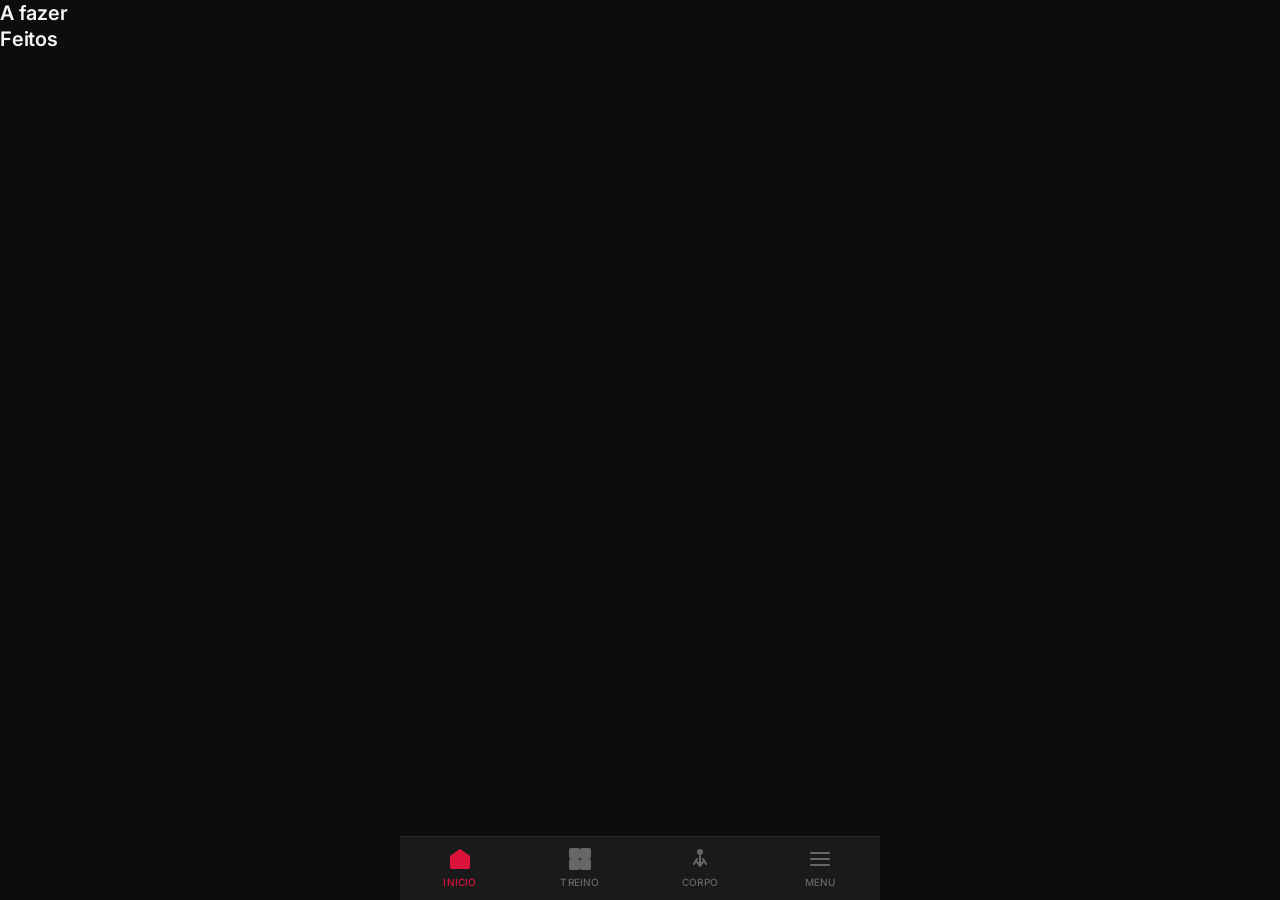
==== v2.html @ b2939932 "feat: shell HTML v2 + dados separados por dominio Co-Authored-By: Claude Opus 4.6 (1M context) <nore" ====
<!DOCTYPE html>
<html lang="pt-BR">
<head>
  <meta charset="UTF-8">
  <meta name="viewport" content="width=device-width, initial-scale=1.0, maximum-scale=1.0, user-scalable=no">
  <meta name="theme-color" content="#0D0D0D">
  <meta name="apple-mobile-web-app-capable" content="yes">
  <meta name="apple-mobile-web-app-status-bar-style" content="black-translucent">
  <title>Minha Jornada</title>
  <link rel="preconnect" href="https://fonts.googleapis.com">
  <link rel="preconnect" href="https://fonts.gstatic.com" crossorigin>
  <link href="https://fonts.googleapis.com/css2?family=Inter:wght@300;400;500;600;700&display=swap" rel="stylesheet">
  <link rel="stylesheet" href="css/theme.css">
  <link rel="stylesheet" href="css/components.css">
  <link rel="stylesheet" href="css/animations.css">
  <link rel="stylesheet" href="css/home.css">
  <link rel="stylesheet" href="css/workout.css">
</head>
<body>

  <!-- Page: Home -->
  <main class="page page--active" id="page-home">
    <header class="page__header">
      <h1 id="home-greeting"></h1>
      <p id="home-day" class="text-muted"></p>
    </header>

    <section id="todo-list" class="task-section">
      <h2>A fazer</h2>
      <div id="todo-items"></div>
    </section>

    <section id="done-list" class="task-section">
      <h2>Feitos</h2>
      <div id="done-items"></div>
    </section>
  </main>

  <!-- Page: Treino -->
  <main class="page" id="page-treino">
    <div id="workout-container"></div>
  </main>

  <!-- Page: Corpo -->
  <main class="page" id="page-corpo">
    <div id="corpo-container">
      <p class="text-muted">Em breve — Medidas, fotos e progresso</p>
    </div>
  </main>

  <!-- Page: Menu -->
  <main class="page" id="page-menu">
    <div id="menu-container">
      <h2>Menu</h2>
      <div id="menu-grid" class="menu-grid"></div>
    </div>
  </main>

  <!-- Overlay: Exercise Modal -->
  <div id="exercise-modal" class="modal hidden" role="dialog" aria-modal="true">
    <div id="modal-backdrop" class="modal__backdrop"></div>
    <div id="modal-content" class="modal__content"></div>
  </div>

  <!-- Overlay: Timer -->
  <div id="timer-overlay" class="timer-overlay hidden">
    <div class="timer-overlay__circle">
      <span id="timer-display"></span>
    </div>
    <button id="timer-skip" class="btn btn--ghost">Pular</button>
  </div>

  <!-- Bottom Nav -->
  <nav class="nav-bottom" role="navigation" aria-label="Navegacao principal">
    <button class="nav-bottom__item nav-bottom__item--active" data-page="home" aria-label="Inicio">
      <svg class="icon" viewBox="0 0 24 24" width="24" height="24" fill="none" stroke="currentColor" stroke-width="2" stroke-linecap="round" stroke-linejoin="round" aria-hidden="true">
        <path d="M3 9.5L12 3l9 6.5V20a1 1 0 0 1-1 1H4a1 1 0 0 1-1-1V9.5z"/>
        <polyline points="9 21 9 13 15 13 15 21"/>
      </svg>
      <span>Inicio</span>
    </button>

    <button class="nav-bottom__item" data-page="treino" aria-label="Treino">
      <svg class="icon" viewBox="0 0 24 24" width="24" height="24" fill="none" stroke="currentColor" stroke-width="2" stroke-linecap="round" stroke-linejoin="round" aria-hidden="true">
        <rect x="2" y="2" width="9" height="9" rx="1"/>
        <rect x="13" y="2" width="9" height="9" rx="1"/>
        <rect x="2" y="13" width="9" height="9" rx="1"/>
        <rect x="13" y="13" width="9" height="9" rx="1"/>
      </svg>
      <span>Treino</span>
    </button>

    <button class="nav-bottom__item" data-page="corpo" aria-label="Corpo">
      <svg class="icon" viewBox="0 0 24 24" width="24" height="24" fill="none" stroke="currentColor" stroke-width="2" stroke-linecap="round" stroke-linejoin="round" aria-hidden="true">
        <circle cx="12" cy="5" r="2"/>
        <path d="M12 9v6"/>
        <path d="M9 12l-3 5"/>
        <path d="M15 12l3 5"/>
        <path d="M9 15l3 4 3-4"/>
      </svg>
      <span>Corpo</span>
    </button>

    <button class="nav-bottom__item" data-page="menu" aria-label="Menu">
      <svg class="icon" viewBox="0 0 24 24" width="24" height="24" fill="none" stroke="currentColor" stroke-width="2" stroke-linecap="round" stroke-linejoin="round" aria-hidden="true">
        <line x1="3" y1="6" x2="21" y2="6"/>
        <line x1="3" y1="12" x2="21" y2="12"/>
        <line x1="3" y1="18" x2="21" y2="18"/>
      </svg>
      <span>Menu</span>
    </button>
  </nav>

  <!-- Scripts -->
  <script src="data/schedule.js"></script>
  <script src="data/exercises.js"></script>
  <script src="data/warmup-cooldown.js"></script>
  <script src="js/storage.js"></script>
  <script src="js/utils.js"></script>
  <script src="js/router.js"></script>
  <script src="js/timer.js"></script>
  <script src="js/home.js"></script>
  <script src="js/workout.js"></script>
  <script src="js/app.js"></script>

</body>
</html>
---- css/theme.css ----
/* =============================================
   THEME.CSS — Custom Properties, Reset, Typography
   ============================================= */

/* ---- Custom Properties ---- */
:root {
  /* Background */
  --bg-primary:   #0D0D0D;
  --bg-secondary: #141414;
  --bg-card:      #1A1A1A;
  --bg-elevated:  #222222;

  /* Section Colors */
  --color-treino:   #DC143C;
  --color-nutricao: #9B30FF;
  --color-skincare: #4169E1;
  --color-estilo:   #C71585;
  --color-corpo:    #6A5ACD;

  /* Section Colors — muted variants */
  --color-treino-muted:   rgba(220, 20, 60, 0.15);
  --color-nutricao-muted: rgba(155, 48, 255, 0.15);
  --color-skincare-muted: rgba(65, 105, 225, 0.15);
  --color-estilo-muted:   rgba(199, 21, 133, 0.15);
  --color-corpo-muted:    rgba(106, 90, 205, 0.15);

  /* Text */
  --text-primary:   #F5F5F5;
  --text-secondary: #A0A0A0;
  --text-muted:     #666666;
  --text-inverse:   #0D0D0D;

  /* Status */
  --color-success: #22C55E;
  --color-warning: #F97316;
  --color-danger:  #EF4444;
  --color-info:    #3B82F6;

  --color-success-muted: rgba(34, 197, 94, 0.15);
  --color-warning-muted: rgba(249, 115, 22, 0.15);
  --color-danger-muted:  rgba(239, 68, 68, 0.15);

  /* UI */
  --border-color:      rgba(255, 255, 255, 0.08);
  --border-color-mild: rgba(255, 255, 255, 0.14);

  --shadow-sm: 0 1px 3px rgba(0, 0, 0, 0.4);
  --shadow-md: 0 4px 12px rgba(0, 0, 0, 0.5);
  --shadow-lg: 0 8px 24px rgba(0, 0, 0, 0.6);
  --shadow-xl: 0 16px 48px rgba(0, 0, 0, 0.7);

  --radius-sm: 6px;
  --radius-md: 10px;
  --radius-lg: 16px;
  --radius-xl: 24px;

  --transition-fast:   0.15s ease;
  --transition-normal: 0.25s ease;
  --transition-slow:   0.4s ease;

  /* Typography */
  --font-sans: 'Inter', system-ui, -apple-system, BlinkMacSystemFont, 'Segoe UI', sans-serif;
  --font-display: 'Playfair Display', Georgia, serif;

  --text-xs:   0.75rem;   /* 12px */
  --text-sm:   0.875rem;  /* 14px */
  --text-base: 1rem;      /* 16px */
  --text-lg:   1.125rem;  /* 18px */
  --text-xl:   1.25rem;   /* 20px */
  --text-2xl:  1.5rem;    /* 24px */
  --text-3xl:  1.875rem;  /* 30px */

  /* Spacing */
  --space-1: 0.25rem;
  --space-2: 0.5rem;
  --space-3: 0.75rem;
  --space-4: 1rem;
  --space-5: 1.25rem;
  --space-6: 1.5rem;
  --space-8: 2rem;
  --space-10: 2.5rem;
  --space-12: 3rem;

  /* Layout */
  --nav-height: 64px;
  --header-height: 56px;
  --max-width: 480px;
}

/* ---- Full CSS Reset ---- */
*,
*::before,
*::after {
  box-sizing: border-box;
  margin: 0;
  padding: 0;
}

html {
  -webkit-text-size-adjust: 100%;
  -moz-text-size-adjust: 100%;
  text-size-adjust: 100%;
  scroll-behavior: smooth;
}

body {
  background-color: var(--bg-primary);
  color: var(--text-primary);
  font-family: var(--font-sans);
  font-size: var(--text-base);
  line-height: 1.6;
  -webkit-font-smoothing: antialiased;
  -moz-osx-font-smoothing: grayscale;
  min-height: 100vh;
  overflow-x: hidden;
}

img,
video,
svg {
  display: block;
  max-width: 100%;
}

button,
input,
select,
textarea {
  font: inherit;
  color: inherit;
}

button {
  cursor: pointer;
  border: none;
  background: none;
}

a {
  color: inherit;
  text-decoration: none;
}

ul,
ol {
  list-style: none;
}

/* ---- Typography Scale ---- */
h1 {
  font-size: var(--text-2xl);
  font-weight: 700;
  line-height: 1.2;
  letter-spacing: -0.02em;
}

h2 {
  font-size: var(--text-xl);
  font-weight: 600;
  line-height: 1.3;
  letter-spacing: -0.01em;
}

h3 {
  font-size: 1.1rem;
  font-weight: 600;
  line-height: 1.4;
}

h4 {
  font-size: var(--text-base);
  font-weight: 600;
  line-height: 1.4;
}

p {
  line-height: 1.65;
}

small {
  font-size: var(--text-sm);
}

/* ---- Utility Classes ---- */
.hidden {
  display: none !important;
}

.sr-only {
  position: absolute;
  width: 1px;
  height: 1px;
  padding: 0;
  margin: -1px;
  overflow: hidden;
  clip: rect(0, 0, 0, 0);
  white-space: nowrap;
  border: 0;
}

.text-primary   { color: var(--text-primary); }
.text-secondary { color: var(--text-secondary); }
.text-muted     { color: var(--text-muted); }
.text-success   { color: var(--color-success); }
.text-warning   { color: var(--color-warning); }
.text-danger    { color: var(--color-danger); }

.text-xs   { font-size: var(--text-xs); }
.text-sm   { font-size: var(--text-sm); }
.text-base { font-size: var(--text-base); }
.text-lg   { font-size: var(--text-lg); }
.text-xl   { font-size: var(--text-xl); }

.font-normal  { font-weight: 400; }
.font-medium  { font-weight: 500; }
.font-semibold { font-weight: 600; }
.font-bold    { font-weight: 700; }

.truncate {
  overflow: hidden;
  text-overflow: ellipsis;
  white-space: nowrap;
}
---- css/components.css ----
/* =============================================
   COMPONENTS.CSS — Reusable UI Components
   ============================================= */

/* ---- Card ---- */
.card {
  background: var(--bg-card);
  border: 1px solid var(--border-color);
  border-radius: var(--radius-lg);
  padding: var(--space-4);
  box-shadow: var(--shadow-sm);
  transition: box-shadow var(--transition-fast);
}

.card:focus-within,
.card:hover {
  box-shadow: var(--shadow-md);
}

/* Card section variants — colored left border */
.card--treino {
  border-left: 3px solid var(--color-treino);
}

.card--nutricao {
  border-left: 3px solid var(--color-nutricao);
}

.card--skincare {
  border-left: 3px solid var(--color-skincare);
}

.card--estilo {
  border-left: 3px solid var(--color-estilo);
}

.card--corpo {
  border-left: 3px solid var(--color-corpo);
}

/* ---- Button ---- */
.btn {
  display: inline-flex;
  align-items: center;
  justify-content: center;
  gap: var(--space-2);
  padding: var(--space-3) var(--space-5);
  border-radius: var(--radius-md);
  font-size: var(--text-sm);
  font-weight: 600;
  line-height: 1;
  transition: opacity var(--transition-fast),
              transform var(--transition-fast),
              background-color var(--transition-fast);
  white-space: nowrap;
  user-select: none;
  -webkit-tap-highlight-color: transparent;
}

.btn:active {
  transform: scale(0.96);
}

.btn:disabled {
  opacity: 0.45;
  pointer-events: none;
}

/* Primary — filled red */
.btn--primary {
  background: var(--color-treino);
  color: #fff;
}

.btn--primary:hover {
  opacity: 0.88;
}

/* Ghost — transparent with border */
.btn--ghost {
  background: transparent;
  border: 1px solid var(--border-color-mild);
  color: var(--text-primary);
}

.btn--ghost:hover {
  background: rgba(255, 255, 255, 0.06);
  border-color: rgba(255, 255, 255, 0.24);
}

/* Round — circular icon button */
.btn--round {
  width: 44px;
  height: 44px;
  padding: 0;
  border-radius: 50%;
  background: var(--bg-elevated);
  border: 1px solid var(--border-color);
  color: var(--text-primary);
  flex-shrink: 0;
}

.btn--round:hover {
  background: rgba(255, 255, 255, 0.1);
}

/* Section-colored button variants */
.btn--treino   { background: var(--color-treino);   color: #fff; }
.btn--nutricao { background: var(--color-nutricao); color: #fff; }
.btn--skincare { background: var(--color-skincare); color: #fff; }
.btn--estilo   { background: var(--color-estilo);   color: #fff; }
.btn--corpo    { background: var(--color-corpo);    color: #fff; }

.btn--treino:hover,
.btn--nutricao:hover,
.btn--skincare:hover,
.btn--estilo:hover,
.btn--corpo:hover {
  opacity: 0.85;
}

/* Small size modifier */
.btn--sm {
  padding: var(--space-2) var(--space-3);
  font-size: var(--text-xs);
  border-radius: var(--radius-sm);
}

/* Large size modifier */
.btn--lg {
  padding: var(--space-4) var(--space-8);
  font-size: var(--text-base);
  border-radius: var(--radius-lg);
}

/* Full-width modifier */
.btn--full {
  width: 100%;
}

/* ---- Input ---- */
.input {
  width: 100%;
  background: var(--bg-elevated);
  border: 1px solid var(--border-color);
  border-radius: var(--radius-md);
  padding: var(--space-3) var(--space-4);
  color: var(--text-primary);
  font-size: var(--text-sm);
  line-height: 1.5;
  transition: border-color var(--transition-fast),
              box-shadow var(--transition-fast);
  outline: none;
  -webkit-appearance: none;
}

.input::placeholder {
  color: var(--text-muted);
}

.input:focus {
  border-color: var(--color-treino);
  box-shadow: 0 0 0 3px rgba(220, 20, 60, 0.2);
}

.input:disabled {
  opacity: 0.5;
  cursor: not-allowed;
}

/* ---- Icon ---- */
.icon {
  display: inline-block;
  flex-shrink: 0;
  fill: currentColor;
}

.icon--sm  { width: 16px; height: 16px; }
.icon--md  { width: 20px; height: 20px; }
.icon--lg  { width: 24px; height: 24px; }
.icon--xl  { width: 32px; height: 32px; }

/* ---- Bottom Navigation ---- */
.nav-bottom {
  position: fixed;
  bottom: 0;
  left: 50%;
  transform: translateX(-50%);
  width: 100%;
  max-width: var(--max-width);
  height: var(--nav-height);
  background: var(--bg-card);
  border-top: 1px solid var(--border-color);
  display: flex;
  align-items: stretch;
  z-index: 100;
  /* iOS safe area */
  padding-bottom: env(safe-area-inset-bottom, 0);
}

.nav-bottom__item {
  flex: 1;
  display: flex;
  flex-direction: column;
  align-items: center;
  justify-content: center;
  gap: 3px;
  padding: var(--space-2) var(--space-1);
  color: var(--text-muted);
  font-size: 10px;
  font-weight: 500;
  cursor: pointer;
  border: none;
  background: none;
  transition: color var(--transition-fast);
  -webkit-tap-highlight-color: transparent;
  letter-spacing: 0.02em;
  text-transform: uppercase;
}

.nav-bottom__item:hover {
  color: var(--text-secondary);
}

.nav-bottom__item--active {
  color: var(--color-treino);
}

.nav-bottom__item .nav-icon {
  font-size: 22px;
  line-height: 1;
  transition: transform var(--transition-fast);
}

.nav-bottom__item--active .nav-icon {
  transform: scale(1.1);
}

/* ---- Page Container ---- */
.page {
  display: none;
  min-height: 100vh;
  padding-bottom: calc(var(--nav-height) + var(--space-4));
  /* Header offset applied per-page as needed */
}

.page--active {
  display: block;
}

/* ---- Toast Notification ---- */
.toast {
  position: fixed;
  top: var(--space-4);
  left: 50%;
  transform: translateX(-50%) translateY(-120%);
  z-index: 9999;
  background: var(--bg-elevated);
  border: 1px solid var(--border-color-mild);
  border-radius: var(--radius-md);
  padding: var(--space-3) var(--space-5);
  font-size: var(--text-sm);
  font-weight: 500;
  color: var(--text-primary);
  box-shadow: var(--shadow-lg);
  white-space: nowrap;
  max-width: calc(var(--max-width) - var(--space-8));
  text-align: center;
  transition: transform var(--transition-normal), opacity var(--transition-normal);
  pointer-events: none;
}

.toast--visible {
  transform: translateX(-50%) translateY(0);
}

.toast--success { border-left: 3px solid var(--color-success); }
.toast--warning { border-left: 3px solid var(--color-warning); }
.toast--error   { border-left: 3px solid var(--color-danger); }
.toast--info    { border-left: 3px solid var(--color-info); }

/* ---- Badge ---- */
.badge {
  display: inline-flex;
  align-items: center;
  justify-content: center;
  padding: 2px var(--space-2);
  border-radius: 999px;
  font-size: var(--text-xs);
  font-weight: 600;
  line-height: 1;
}

.badge--success  { background: var(--color-success-muted); color: var(--color-success); }
.badge--warning  { background: var(--color-warning-muted); color: var(--color-warning); }
.badge--danger   { background: var(--color-danger-muted);  color: var(--color-danger); }
.badge--treino   { background: var(--color-treino-muted);   color: var(--color-treino); }
.badge--nutricao { background: var(--color-nutricao-muted); color: var(--color-nutricao); }
.badge--skincare { background: var(--color-skincare-muted); color: var(--color-skincare); }

/* ---- Divider ---- */
.divider {
  height: 1px;
  background: var(--border-color);
  margin: var(--space-4) 0;
  border: none;
}

/* ---- Progress Bar ---- */
.progress-bar {
  width: 100%;
  height: 6px;
  background: var(--bg-elevated);
  border-radius: 999px;
  overflow: hidden;
}

.progress-bar__fill {
  height: 100%;
  border-radius: 999px;
  background: var(--color-treino);
  transition: width var(--transition-slow);
}

/* ---- Section Header ---- */
.section-header {
  display: flex;
  align-items: center;
  justify-content: space-between;
  margin-bottom: var(--space-4);
}

.section-header__title {
  font-size: var(--text-lg);
  font-weight: 700;
}

/* ---- Overlay / Modal backdrop ---- */
.overlay {
  position: fixed;
  inset: 0;
  background: rgba(0, 0, 0, 0.75);
  z-index: 200;
  display: flex;
  align-items: flex-end;
  justify-content: center;
  padding: 0;
  transition: opacity var(--transition-normal);
}

.overlay--center {
  align-items: center;
  padding: var(--space-4);
}

.modal {
  background: var(--bg-card);
  border-radius: var(--radius-xl) var(--radius-xl) 0 0;
  padding: var(--space-6);
  width: 100%;
  max-width: var(--max-width);
  max-height: 90vh;
  overflow-y: auto;
  box-shadow: var(--shadow-xl);
}

.modal--center {
  border-radius: var(--radius-xl);
  max-height: 85vh;
}

/* ---- Checklist Item ---- */
.checklist-item {
  display: flex;
  align-items: center;
  gap: var(--space-3);
  padding: var(--space-3);
  border-radius: var(--radius-md);
  transition: background var(--transition-fast);
  cursor: pointer;
  -webkit-tap-highlight-color: transparent;
}

.checklist-item:active {
  background: rgba(255, 255, 255, 0.04);
}

.checklist-item__check {
  width: 22px;
  height: 22px;
  border: 2px solid var(--border-color-mild);
  border-radius: 50%;
  display: flex;
  align-items: center;
  justify-content: center;
  flex-shrink: 0;
  transition: border-color var(--transition-fast),
              background var(--transition-fast);
  font-size: 12px;
  color: transparent;
}

.checklist-item--done .checklist-item__check {
  background: var(--color-success);
  border-color: var(--color-success);
  color: #fff;
}

.checklist-item__label {
  font-size: var(--text-sm);
  line-height: 1.4;
}

.checklist-item--done .checklist-item__label {
  color: var(--text-muted);
  text-decoration: line-through;
}
---- css/animations.css ----
/* =============================================
   ANIMATIONS.CSS — Keyframes & Animation Classes
   ============================================= */

/* ---- Bubble Up — checklist item marked done, floats away ---- */
@keyframes bubble-up {
  0% {
    transform: scale(1) translateY(0);
    opacity: 1;
  }
  30% {
    transform: scale(0.9) translateY(0);
    opacity: 1;
  }
  100% {
    transform: scale(0.6) translateY(-40px);
    opacity: 0;
  }
}

/* ---- Bubble Pop — item arrives in the "done" list ---- */
@keyframes bubble-pop {
  0% {
    transform: scale(0.4);
    opacity: 0;
  }
  60% {
    transform: scale(1.12);
    opacity: 1;
  }
  80% {
    transform: scale(0.95);
  }
  100% {
    transform: scale(1);
    opacity: 1;
  }
}

/* ---- Slide In Right — exercise flashcard enters from right ---- */
@keyframes slide-in-right {
  0% {
    transform: translateX(100%);
    opacity: 0;
  }
  100% {
    transform: translateX(0);
    opacity: 1;
  }
}

/* ---- Slide Out Left — exercise flashcard exits to left ---- */
@keyframes slide-out-left {
  0% {
    transform: translateX(0);
    opacity: 1;
  }
  100% {
    transform: translateX(-100%);
    opacity: 0;
  }
}

/* ---- Slide In Left — reverse direction (going back) ---- */
@keyframes slide-in-left {
  0% {
    transform: translateX(-100%);
    opacity: 0;
  }
  100% {
    transform: translateX(0);
    opacity: 1;
  }
}

/* ---- Slide Out Right — reverse direction (going back) ---- */
@keyframes slide-out-right {
  0% {
    transform: translateX(0);
    opacity: 1;
  }
  100% {
    transform: translateX(100%);
    opacity: 0;
  }
}

/* ---- Fade In ---- */
@keyframes fade-in {
  0% {
    opacity: 0;
  }
  100% {
    opacity: 1;
  }
}

/* ---- Fade In Up — subtle upward drift on appear ---- */
@keyframes fade-in-up {
  0% {
    opacity: 0;
    transform: translateY(12px);
  }
  100% {
    opacity: 1;
    transform: translateY(0);
  }
}

/* ---- Check Pop — checkmark scale bounce ---- */
@keyframes check-pop {
  0% {
    transform: scale(0);
  }
  50% {
    transform: scale(1.4);
  }
  75% {
    transform: scale(0.85);
  }
  100% {
    transform: scale(1);
  }
}

/* ---- Pulse — timer breathing animation ---- */
@keyframes pulse {
  0%, 100% {
    transform: scale(1);
    opacity: 1;
  }
  50% {
    transform: scale(1.06);
    opacity: 0.75;
  }
}

/* ---- Spin — loading spinner ---- */
@keyframes spin {
  0% {
    transform: rotate(0deg);
  }
  100% {
    transform: rotate(360deg);
  }
}

/* ---- Shake — input error feedback ---- */
@keyframes shake {
  0%, 100% { transform: translateX(0); }
  20%       { transform: translateX(-6px); }
  40%       { transform: translateX(6px); }
  60%       { transform: translateX(-4px); }
  80%       { transform: translateX(4px); }
}

/* =============================================
   Animation Utility Classes
   ============================================= */

.anim-bubble-up {
  animation: bubble-up 0.4s ease-in forwards;
}

.anim-bubble-pop {
  animation: bubble-pop 0.5s cubic-bezier(0.34, 1.56, 0.64, 1) both;
}

.anim-slide-in {
  animation: slide-in-right 0.3s ease both;
}

.anim-slide-out {
  animation: slide-out-left 0.3s ease both;
}

.anim-slide-in-left {
  animation: slide-in-left 0.3s ease both;
}

.anim-slide-out-right {
  animation: slide-out-right 0.3s ease both;
}

.anim-fade-in {
  animation: fade-in 0.25s ease both;
}

.anim-fade-in-up {
  animation: fade-in-up 0.3s ease both;
}

.anim-check {
  animation: check-pop 0.35s cubic-bezier(0.34, 1.56, 0.64, 1) both;
}

.anim-pulse {
  animation: pulse 2s ease-in-out infinite;
}

.anim-spin {
  animation: spin 0.8s linear infinite;
}

.anim-shake {
  animation: shake 0.4s ease;
}

/* ---- Staggered children utility ---- */
/* Usage: add .stagger-children to parent, first 8 children get delay */
.stagger-children > *:nth-child(1) { animation-delay: 0ms; }
.stagger-children > *:nth-child(2) { animation-delay: 50ms; }
.stagger-children > *:nth-child(3) { animation-delay: 100ms; }
.stagger-children > *:nth-child(4) { animation-delay: 150ms; }
.stagger-children > *:nth-child(5) { animation-delay: 200ms; }
.stagger-children > *:nth-child(6) { animation-delay: 250ms; }
.stagger-children > *:nth-child(7) { animation-delay: 300ms; }
.stagger-children > *:nth-child(8) { animation-delay: 350ms; }

/* ---- Reduced motion override ---- */
@media (prefers-reduced-motion: reduce) {
  *,
  *::before,
  *::after {
    animation-duration: 0.01ms !important;
    animation-iteration-count: 1 !important;
    transition-duration: 0.01ms !important;
  }
}
---- css/home.css ----
/* =============================================
   HOME.CSS — Home Page Styles
   Content added in Task 3
   ============================================= */
---- css/workout.css ----
/* =============================================
   WORKOUT.CSS — Workout Page Styles
   Content added in Task 5
   ============================================= */
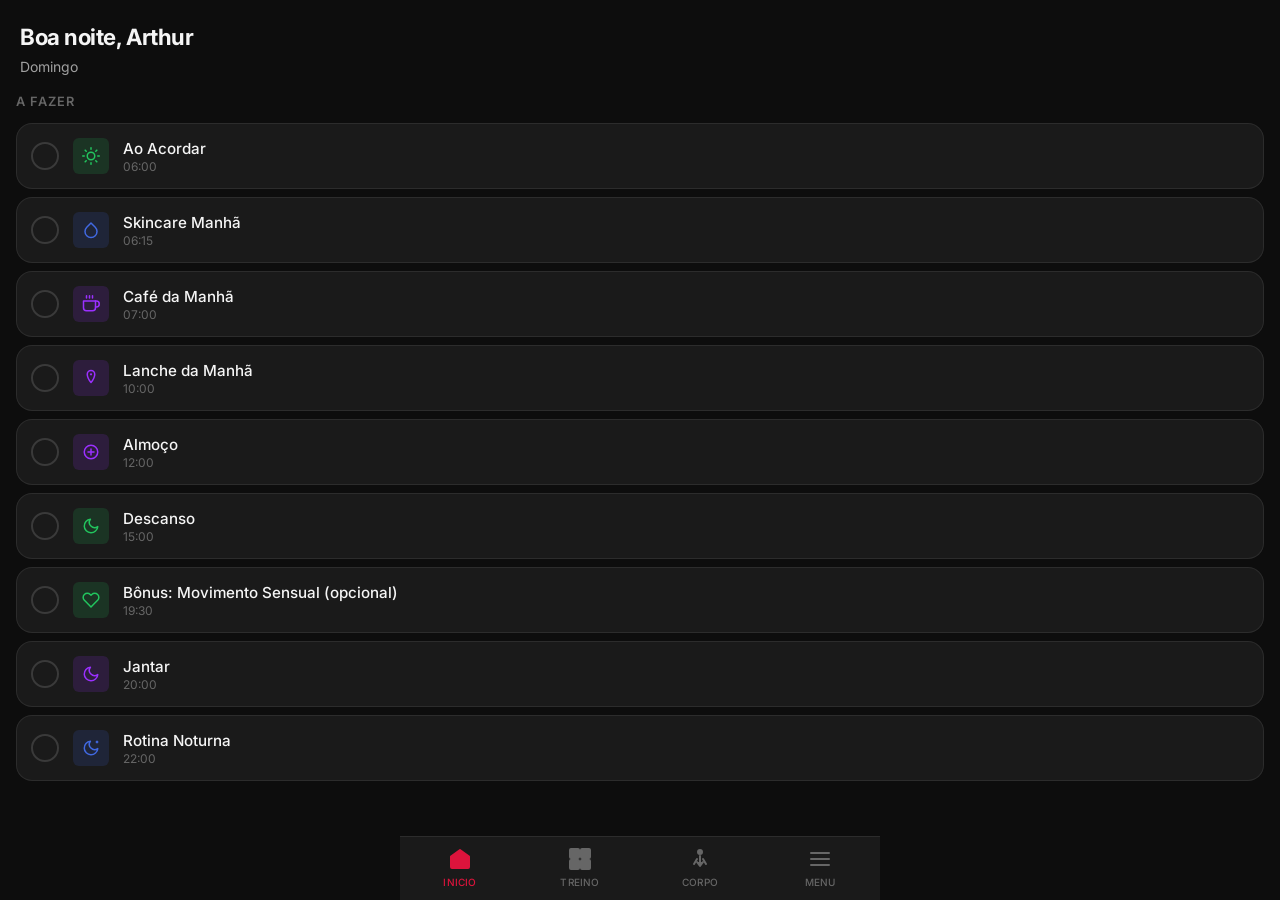
==== commit f0e6a692: "feat: Blocos 2-4 completos — nutricao, skincare, cabelo, corpo, fase, estilo - NutritionManager + Sh" ====
--- a/v2.html
+++ b/v2.html
@@ -15,6 +15,7 @@
   <link rel="stylesheet" href="css/animations.css">
   <link rel="stylesheet" href="css/home.css">
   <link rel="stylesheet" href="css/workout.css">
+  <link rel="stylesheet" href="css/body.css">
 </head>
 <body>
 
@@ -43,8 +44,28 @@
 
   <!-- Page: Corpo -->
   <main class="page" id="page-corpo">
-    <div id="corpo-container">
-      <p class="text-muted">Em breve — Medidas, fotos e progresso</p>
+    <!-- Tabs -->
+    <nav class="corpo-tabs" role="tablist" aria-label="Secoes do corpo">
+      <button class="corpo-tab corpo-tab--active" data-corpo-tab="medidas" role="tab" aria-selected="true">Medidas</button>
+      <button class="corpo-tab" data-corpo-tab="fase" role="tab" aria-selected="false">Minha Fase</button>
+      <button class="corpo-tab" data-corpo-tab="estilo" role="tab" aria-selected="false">Estilo</button>
+    </nav>
+
+    <!-- Panel: Medidas (BodyManager) -->
+    <div class="corpo-tab-panel corpo-tab-panel--active" id="corpo-panel-medidas" role="tabpanel">
+      <div id="corpo-container">
+        <p class="body-empty">Carregando...</p>
+      </div>
+    </div>
+
+    <!-- Panel: Fase (PhaseManager) -->
+    <div class="corpo-tab-panel" id="corpo-panel-fase" role="tabpanel">
+      <div id="phase-container" style="padding:var(--space-4)"></div>
+    </div>
+
+    <!-- Panel: Estilo (StyleManager) -->
+    <div class="corpo-tab-panel" id="corpo-panel-estilo" role="tabpanel">
+      <div id="style-container" style="padding:var(--space-4)"></div>
     </div>
   </main>
 
@@ -115,12 +136,16 @@
   <script src="data/schedule.js"></script>
   <script src="data/exercises.js"></script>
   <script src="data/warmup-cooldown.js"></script>
+  <script src="data/style.js"></script>
   <script src="js/storage.js"></script>
   <script src="js/utils.js"></script>
   <script src="js/router.js"></script>
   <script src="js/timer.js"></script>
   <script src="js/home.js"></script>
   <script src="js/workout.js"></script>
+  <script src="js/body.js"></script>
+  <script src="js/phase.js"></script>
+  <script src="js/style.js"></script>
   <script src="js/app.js"></script>
 
 </body>
--- a/css/components.css
+++ b/css/components.css
@@ -415,3 +415,43 @@
   color: var(--text-muted);
   text-decoration: line-through;
 }
+
+/* Timer Overlay */
+.timer-overlay {
+  position: fixed;
+  top: 0; left: 0; right: 0; bottom: 0;
+  background: rgba(0, 0, 0, 0.85);
+  display: flex;
+  flex-direction: column;
+  align-items: center;
+  justify-content: center;
+  z-index: 300;
+}
+
+.timer-overlay__circle {
+  width: 200px; height: 200px;
+  border-radius: 50%;
+  border: 4px solid var(--color-treino);
+  display: flex;
+  align-items: center;
+  justify-content: center;
+}
+
+.timer-overlay__time {
+  font-size: 3.5rem;
+  font-weight: 700;
+  font-variant-numeric: tabular-nums;
+  color: var(--text-primary);
+}
+
+/* Menu item disabled state */
+.menu-item--disabled {
+  opacity: 0.4;
+  pointer-events: none;
+}
+
+.menu-item__badge {
+  font-size: 0.65rem;
+  color: var(--text-muted);
+  margin-top: 4px;
+}
--- a/css/home.css
+++ b/css/home.css
@@ -1,4 +1,177 @@
 /* =============================================
    HOME.CSS — Home Page Styles
-   Content added in Task 3
    ============================================= */
+
+/* ---- Page header ---- */
+.page__header {
+  padding: var(--space-6) var(--space-5) var(--space-4);
+}
+
+.page__header h1 {
+  font-size: 1.4rem;
+  font-weight: 700;
+  line-height: 1.2;
+  color: var(--text-primary);
+}
+
+.page__header .text-muted {
+  font-size: var(--text-sm);
+  color: var(--text-secondary);
+  margin-top: var(--space-1);
+}
+
+/* ---- Task sections ---- */
+.task-section {
+  padding: 0 var(--space-4);
+  margin-bottom: var(--space-6);
+}
+
+.task-section h2 {
+  font-size: 0.8rem;
+  font-weight: 600;
+  text-transform: uppercase;
+  letter-spacing: 0.08em;
+  color: var(--text-muted);
+  margin-bottom: var(--space-3);
+}
+
+/* ---- Items container ---- */
+#todo-items,
+#done-items {
+  display: flex;
+  flex-direction: column;
+  gap: 8px;
+}
+
+/* ---- Card ---- */
+.todo-card {
+  display: flex;
+  flex-direction: row;
+  align-items: center;
+  gap: 14px;
+  background: var(--bg-card);
+  border: 1px solid var(--border-color);
+  border-radius: var(--radius-lg);
+  padding: 14px;
+  cursor: pointer;
+  -webkit-tap-highlight-color: transparent;
+  user-select: none;
+  transition: background-color var(--transition-fast),
+              transform var(--transition-fast),
+              opacity var(--transition-fast);
+  will-change: transform, opacity;
+}
+
+.todo-card:active {
+  transform: scale(0.98);
+  background-color: var(--bg-elevated);
+}
+
+/* ---- Checkbox circle ---- */
+.todo-card__check {
+  flex-shrink: 0;
+  width: 28px;
+  height: 28px;
+  border-radius: 50%;
+  border: 2px solid var(--border-color-mild);
+  background: transparent;
+  display: flex;
+  align-items: center;
+  justify-content: center;
+  transition: background-color var(--transition-fast),
+              border-color var(--transition-fast);
+  -webkit-tap-highlight-color: transparent;
+}
+
+.todo-card__check-icon {
+  opacity: 0;
+  transition: opacity var(--transition-fast);
+}
+
+/* Done state — green checkbox */
+.todo-card--done .todo-card__check {
+  background: var(--color-success);
+  border-color: var(--color-success);
+}
+
+.todo-card--done .todo-card__check-icon {
+  opacity: 1;
+  color: #fff;
+}
+
+/* ---- Category icon badge ---- */
+.todo-card__icon {
+  flex-shrink: 0;
+  width: 36px;
+  height: 36px;
+  border-radius: var(--radius-sm);
+  display: flex;
+  align-items: center;
+  justify-content: center;
+  color: #fff;
+}
+
+.todo-card__icon--treino {
+  background: var(--color-treino-muted);
+  color: var(--color-treino);
+}
+
+.todo-card__icon--nutricao {
+  background: var(--color-nutricao-muted);
+  color: var(--color-nutricao);
+}
+
+.todo-card__icon--skincare {
+  background: var(--color-skincare-muted);
+  color: var(--color-skincare);
+}
+
+.todo-card__icon--rotina {
+  background: var(--color-success-muted);
+  color: var(--color-success);
+}
+
+/* ---- Text info ---- */
+.todo-card__info {
+  flex: 1;
+  min-width: 0;
+  /* stretch to fill so entire right side is tappable */
+  display: flex;
+  flex-direction: column;
+  gap: 2px;
+}
+
+.todo-card__title {
+  font-size: 0.95rem;
+  font-weight: 500;
+  color: var(--text-primary);
+  line-height: 1.3;
+  white-space: nowrap;
+  overflow: hidden;
+  text-overflow: ellipsis;
+}
+
+.todo-card__time {
+  font-size: 0.75rem;
+  color: var(--text-muted);
+  line-height: 1;
+}
+
+/* Done state — crossed-out title */
+.todo-card--done .todo-card__title {
+  color: var(--text-muted);
+  text-decoration: line-through;
+}
+
+.todo-card--done .todo-card__time {
+  color: var(--text-muted);
+  opacity: 0.6;
+}
+
+/* ---- Empty state ---- */
+.todo-empty {
+  text-align: center;
+  color: var(--text-muted);
+  font-size: var(--text-sm);
+  padding: var(--space-4) 0;
+}
--- a/css/workout.css
+++ b/css/workout.css
@@ -1,4 +1,536 @@
 /* =============================================
-   WORKOUT.CSS — Workout Page Styles
-   Content added in Task 5
+   WORKOUT.CSS — Workout Flashcard System
    ============================================= */
+
+/* ---- Page wrapper ---- */
+#page-treino {
+  padding: var(--space-4);
+  padding-bottom: calc(var(--nav-height) + var(--space-4));
+  min-height: 100vh;
+}
+
+/* ---- No-workout day ---- */
+.workout-no-day {
+  display: flex;
+  flex-direction: column;
+  align-items: center;
+  justify-content: center;
+  min-height: 60vh;
+  text-align: center;
+  gap: var(--space-3);
+  padding: var(--space-8);
+  color: var(--text-secondary);
+}
+
+.workout-no-day__icon {
+  opacity: 0.35;
+  margin-bottom: var(--space-4);
+}
+
+.workout-no-day__title {
+  font-size: var(--text-xl);
+  font-weight: 700;
+  color: var(--text-primary);
+}
+
+.workout-no-day__label {
+  font-size: var(--text-base);
+  color: var(--color-treino);
+  font-weight: 500;
+}
+
+.workout-no-day__sub {
+  font-size: var(--text-sm);
+  color: var(--text-muted);
+}
+
+/* ---- Workout view container ---- */
+.workout-view {
+  display: flex;
+  flex-direction: column;
+  gap: var(--space-4);
+  max-width: var(--max-width);
+  margin: 0 auto;
+}
+
+/* ---- Header ---- */
+.workout-header {
+  display: flex;
+  align-items: center;
+  justify-content: space-between;
+  padding: var(--space-2) 0;
+}
+
+.workout-header__back {
+  display: flex;
+  align-items: center;
+  justify-content: center;
+  width: 36px;
+  height: 36px;
+  border-radius: var(--radius-sm);
+  background: var(--bg-card);
+  border: 1px solid var(--border-color);
+  color: var(--text-secondary);
+  transition: color var(--transition-fast),
+              background-color var(--transition-fast);
+  flex-shrink: 0;
+}
+
+.workout-header__back:hover,
+.workout-header__back:active {
+  color: var(--text-primary);
+  background: var(--bg-elevated);
+}
+
+.workout-header__progress {
+  font-size: var(--text-xs);
+  color: var(--text-muted);
+  letter-spacing: 0.03em;
+  font-weight: 500;
+  text-align: center;
+  flex: 1;
+  padding: 0 var(--space-2);
+}
+
+.workout-header__spacer {
+  width: 36px;
+  flex-shrink: 0;
+}
+
+/* ---- Overall progress bar ---- */
+.workout-progress-bar {
+  height: 3px;
+  background: var(--bg-elevated);
+  border-radius: 99px;
+  overflow: hidden;
+}
+
+.workout-progress-bar__fill {
+  height: 100%;
+  background: var(--color-treino);
+  border-radius: 99px;
+  transition: width var(--transition-slow);
+}
+
+/* ---- Phase badge ---- */
+.workout-phase-badge {
+  display: inline-flex;
+  align-self: flex-start;
+  padding: var(--space-1) var(--space-3);
+  border-radius: 99px;
+  font-size: var(--text-xs);
+  font-weight: 600;
+  letter-spacing: 0.04em;
+  text-transform: uppercase;
+}
+
+.badge--warmup {
+  background: rgba(249, 115, 22, 0.15);
+  color: var(--color-warning);
+}
+
+.badge--main {
+  background: var(--color-treino-muted);
+  color: var(--color-treino);
+}
+
+.badge--cool {
+  background: rgba(59, 130, 246, 0.15);
+  color: var(--color-info);
+}
+
+/* ---- Exercise Card ---- */
+.exercise-card {
+  background: var(--bg-card);
+  border: 1px solid var(--border-color);
+  border-radius: var(--radius-xl);
+  overflow: hidden;
+  box-shadow: var(--shadow-md);
+}
+
+/* GIF area */
+.exercise-card__gif {
+  width: 100%;
+  aspect-ratio: 4 / 3;
+  background: var(--bg-elevated);
+  display: flex;
+  align-items: center;
+  justify-content: center;
+  overflow: hidden;
+}
+
+.exercise-card__gif img {
+  width: 100%;
+  height: 100%;
+  object-fit: contain;
+  display: block;
+}
+
+/* Card body */
+.exercise-card__body {
+  padding: var(--space-5);
+  display: flex;
+  flex-direction: column;
+  gap: var(--space-4);
+}
+
+/* Name */
+.exercise-card__name {
+  font-size: 1.3rem;
+  font-weight: 700;
+  line-height: 1.25;
+  color: var(--text-primary);
+  letter-spacing: -0.01em;
+}
+
+/* Meta (sets x reps, rest) */
+.exercise-card__meta {
+  display: flex;
+  align-items: center;
+  gap: var(--space-3);
+  font-size: var(--text-sm);
+  color: var(--text-secondary);
+  flex-wrap: wrap;
+}
+
+.exercise-card__meta-sep {
+  color: var(--text-muted);
+}
+
+/* Tip box */
+.exercise-card__tip {
+  display: flex;
+  align-items: flex-start;
+  gap: var(--space-2);
+  background: var(--color-treino-muted);
+  border-radius: var(--radius-md);
+  padding: var(--space-3) var(--space-3);
+  font-size: var(--text-sm);
+  color: var(--text-secondary);
+  line-height: 1.5;
+}
+
+.exercise-card__tip svg {
+  color: var(--color-treino);
+}
+
+/* Warning box */
+.exercise-card__warning {
+  display: flex;
+  align-items: flex-start;
+  gap: var(--space-2);
+  background: var(--color-danger-muted);
+  border-left: 3px solid var(--color-danger);
+  border-radius: 0 var(--radius-md) var(--radius-md) 0;
+  padding: var(--space-3) var(--space-3);
+  font-size: var(--text-sm);
+  color: var(--text-secondary);
+  line-height: 1.5;
+}
+
+.exercise-card__warning svg {
+  color: var(--color-danger);
+}
+
+/* Narrative / expandable */
+.exercise-card__narrative {
+  font-size: var(--text-sm);
+  color: var(--text-secondary);
+  border-top: 1px solid var(--border-color);
+  padding-top: var(--space-3);
+}
+
+.exercise-card__narrative summary {
+  cursor: pointer;
+  font-size: var(--text-sm);
+  font-weight: 600;
+  color: var(--text-muted);
+  list-style: none;
+  user-select: none;
+  padding: var(--space-1) 0;
+}
+
+.exercise-card__narrative summary::-webkit-details-marker {
+  display: none;
+}
+
+.exercise-card__narrative summary::after {
+  content: ' \25BE';
+  color: var(--text-muted);
+}
+
+.exercise-card__narrative[open] summary::after {
+  content: ' \25B4';
+}
+
+.exercise-card__narrative p {
+  margin-top: var(--space-3);
+  line-height: 1.65;
+}
+
+.exercise-card__why {
+  margin-top: var(--space-2) !important;
+  color: var(--text-muted);
+  font-style: italic;
+}
+
+/* ---- Phase Goal ---- */
+.phase-goal {
+  background: var(--color-nutricao-muted);
+  border-radius: var(--radius-md);
+  padding: var(--space-3);
+  display: flex;
+  flex-direction: column;
+  gap: var(--space-2);
+}
+
+.phase-goal__header {
+  display: flex;
+  justify-content: space-between;
+  align-items: center;
+  gap: var(--space-2);
+  flex-wrap: wrap;
+}
+
+.phase-goal__label {
+  font-size: var(--text-xs);
+  font-weight: 600;
+  color: var(--color-nutricao);
+  letter-spacing: 0.02em;
+  text-transform: uppercase;
+}
+
+.phase-goal__current {
+  font-size: var(--text-xs);
+  color: var(--text-muted);
+}
+
+.phase-goal__bar {
+  height: 4px;
+  background: var(--bg-elevated);
+  border-radius: 99px;
+  overflow: hidden;
+}
+
+.phase-goal__fill {
+  height: 100%;
+  background: var(--color-nutricao);
+  border-radius: 99px;
+  transition: width var(--transition-slow);
+}
+
+/* ---- Series Buttons ---- */
+.series-row {
+  display: flex;
+  gap: var(--space-2);
+  flex-wrap: wrap;
+}
+
+.series-btn {
+  width: 48px;
+  height: 48px;
+  border-radius: 50%;
+  border: 2px solid var(--border-color-mild);
+  background: var(--bg-elevated);
+  color: var(--text-secondary);
+  font-size: var(--text-sm);
+  font-weight: 600;
+  display: flex;
+  align-items: center;
+  justify-content: center;
+  cursor: pointer;
+  transition: border-color var(--transition-fast),
+              background-color var(--transition-fast),
+              color var(--transition-fast),
+              transform var(--transition-fast);
+  -webkit-tap-highlight-color: transparent;
+  user-select: none;
+}
+
+.series-btn:active {
+  transform: scale(0.92);
+}
+
+.series-btn--done {
+  background: var(--color-success);
+  border-color: var(--color-success);
+  color: #fff;
+}
+
+/* ---- Weight Row ---- */
+.weight-row {
+  display: flex;
+  align-items: center;
+  gap: var(--space-3);
+  flex-wrap: wrap;
+}
+
+.weight-row__label {
+  font-size: var(--text-sm);
+  color: var(--text-secondary);
+  font-weight: 500;
+  flex-shrink: 0;
+}
+
+.weight-row__input {
+  width: 80px;
+  text-align: center;
+  font-size: var(--text-lg);
+  font-weight: 700;
+  color: var(--text-primary);
+  background: var(--bg-elevated);
+  border: 1.5px solid var(--border-color-mild);
+  border-radius: var(--radius-md);
+  padding: var(--space-2) var(--space-2);
+  -moz-appearance: textfield;
+  appearance: textfield;
+  transition: border-color var(--transition-fast);
+}
+
+.weight-row__input::-webkit-inner-spin-button,
+.weight-row__input::-webkit-outer-spin-button {
+  -webkit-appearance: none;
+  margin: 0;
+}
+
+.weight-row__input:focus {
+  outline: none;
+  border-color: var(--color-treino);
+}
+
+.weight-row__suggestion {
+  font-size: var(--text-xs);
+  color: var(--color-nutricao);
+  margin-left: auto;
+  font-weight: 500;
+}
+
+/* ---- Navigation Buttons ---- */
+.exercise-nav {
+  display: flex;
+  gap: var(--space-3);
+}
+
+.exercise-nav__btn {
+  flex: 1;
+  padding: var(--space-4) var(--space-3);
+  font-size: var(--text-base);
+}
+
+/* ---- Rest Timer ---- */
+.rest-timer {
+  display: flex;
+  flex-direction: column;
+  align-items: center;
+  gap: var(--space-4);
+  background: var(--bg-card);
+  border: 1px solid var(--border-color);
+  border-radius: var(--radius-xl);
+  padding: var(--space-6);
+  text-align: center;
+}
+
+.rest-timer__label {
+  font-size: var(--text-sm);
+  color: var(--text-muted);
+  font-weight: 500;
+  text-transform: uppercase;
+  letter-spacing: 0.06em;
+}
+
+.rest-timer__circle {
+  width: 100px;
+  height: 100px;
+  border-radius: 50%;
+  background: var(--bg-elevated);
+  border: 3px solid var(--color-treino);
+  display: flex;
+  align-items: center;
+  justify-content: center;
+}
+
+.rest-timer__time {
+  font-size: 3rem;
+  font-weight: 700;
+  color: var(--text-primary);
+  font-variant-numeric: tabular-nums;
+  line-height: 1;
+}
+
+.rest-timer__skip {
+  font-size: var(--text-sm);
+  padding: var(--space-2) var(--space-5);
+}
+
+/* ---- Workout Summary ---- */
+.workout-summary {
+  display: flex;
+  flex-direction: column;
+  align-items: center;
+  text-align: center;
+  padding: var(--space-8) var(--space-4);
+  gap: var(--space-5);
+  max-width: var(--max-width);
+  margin: 0 auto;
+}
+
+.workout-summary__icon {
+  background: var(--color-treino-muted);
+  width: 80px;
+  height: 80px;
+  border-radius: 50%;
+  display: flex;
+  align-items: center;
+  justify-content: center;
+}
+
+.workout-summary__title {
+  font-size: var(--text-2xl);
+  font-weight: 700;
+  color: var(--text-primary);
+}
+
+.workout-summary__subtitle {
+  font-size: var(--text-sm);
+  color: var(--text-muted);
+  max-width: 280px;
+}
+
+.workout-summary__stats {
+  display: grid;
+  grid-template-columns: 1fr 1fr;
+  gap: var(--space-3);
+  width: 100%;
+}
+
+.workout-summary__stat {
+  background: var(--bg-card);
+  border: 1px solid var(--border-color);
+  border-radius: var(--radius-lg);
+  padding: var(--space-4);
+  display: flex;
+  flex-direction: column;
+  align-items: center;
+  gap: var(--space-1);
+}
+
+.workout-summary__stat-value {
+  font-size: 1.5rem;
+  font-weight: 700;
+  color: var(--color-treino);
+  line-height: 1;
+}
+
+.workout-summary__stat-label {
+  font-size: var(--text-xs);
+  color: var(--text-muted);
+  text-transform: uppercase;
+  letter-spacing: 0.04em;
+}
+
+.workout-summary__home {
+  width: 100%;
+  max-width: 280px;
+  padding: var(--space-4);
+  font-size: var(--text-base);
+}
--- a/css/body.css
+++ b/css/body.css
@@ -0,0 +1,570 @@
+/* =============================================
+   BODY.CSS — Body Measurements, Photos, Style, Phase
+   ============================================= */
+
+/* ---- Page wrapper ---- */
+#page-corpo {
+  padding: var(--space-4);
+  padding-bottom: calc(var(--nav-height) + var(--space-4));
+  min-height: 100vh;
+}
+
+/* ---- Page header ---- */
+.body-header {
+  text-align: center;
+  padding: var(--space-6) 0 var(--space-4);
+}
+
+.body-header__title {
+  font-size: var(--text-xl);
+  font-weight: 700;
+  color: var(--text-primary);
+  margin-bottom: var(--space-1);
+}
+
+.body-header__subtitle {
+  font-size: var(--text-sm);
+  color: var(--text-muted);
+}
+
+/* ---- Section divider ---- */
+.body-section {
+  margin-bottom: var(--space-6);
+}
+
+.body-section__heading {
+  font-size: var(--text-sm);
+  font-weight: 600;
+  text-transform: uppercase;
+  letter-spacing: 0.08em;
+  color: var(--color-corpo);
+  margin-bottom: var(--space-3);
+}
+
+/* ---- Measurements grid (display cards) ---- */
+.measurements-grid {
+  display: grid;
+  grid-template-columns: 1fr 1fr;
+  gap: 12px;
+}
+
+.measurement-card {
+  background: var(--bg-card);
+  border: 1px solid var(--border-color);
+  border-radius: var(--radius-md);
+  padding: var(--space-3) var(--space-4);
+  text-align: center;
+  display: flex;
+  flex-direction: column;
+  align-items: center;
+  gap: var(--space-1);
+  transition: box-shadow var(--transition-fast);
+}
+
+.measurement-card:hover {
+  box-shadow: var(--shadow-md);
+}
+
+.measurement-card__label {
+  font-size: var(--text-xs);
+  font-weight: 600;
+  text-transform: uppercase;
+  letter-spacing: 0.06em;
+  color: var(--text-muted);
+}
+
+.measurement-card__value {
+  font-size: 1.5rem;
+  font-weight: 700;
+  color: var(--color-corpo);
+  line-height: 1.1;
+  font-variant-numeric: tabular-nums;
+}
+
+.measurement-card__unit {
+  font-size: var(--text-xs);
+  color: var(--text-muted);
+}
+
+.measurement-card__diff {
+  font-size: 0.75rem;
+  font-weight: 600;
+  line-height: 1;
+}
+
+.measurement-card__diff--positive {
+  color: var(--color-success);
+}
+
+.measurement-card__diff--negative {
+  color: var(--color-danger);
+}
+
+.measurement-card__diff--neutral {
+  color: var(--text-muted);
+}
+
+/* ---- Measurements form ---- */
+.measurements-form {
+  display: grid;
+  grid-template-columns: 1fr 1fr;
+  gap: 12px;
+}
+
+.measure-input-group {
+  display: flex;
+  flex-direction: column;
+  gap: var(--space-1);
+}
+
+.measure-input-group__label {
+  font-size: var(--text-xs);
+  font-weight: 600;
+  text-transform: uppercase;
+  letter-spacing: 0.05em;
+  color: var(--text-secondary);
+}
+
+.measure-input-group .input {
+  text-align: center;
+  font-size: var(--text-sm);
+  padding: var(--space-2) var(--space-3);
+}
+
+.measure-input-group .input:focus {
+  border-color: var(--color-corpo);
+  box-shadow: 0 0 0 3px rgba(106, 90, 205, 0.2);
+}
+
+.measurements-form-footer {
+  grid-column: 1 / -1;
+  margin-top: var(--space-2);
+}
+
+/* ---- Progress photos ---- */
+.progress-photos__grid {
+  display: grid;
+  grid-template-columns: repeat(3, 1fr);
+  gap: var(--space-3);
+}
+
+.progress-photo {
+  aspect-ratio: 3 / 4;
+  background: var(--bg-card);
+  border: 1px solid var(--border-color);
+  border-radius: var(--radius-md);
+  display: flex;
+  align-items: center;
+  justify-content: center;
+  cursor: pointer;
+  overflow: hidden;
+  position: relative;
+  transition: border-color var(--transition-fast),
+              box-shadow var(--transition-fast);
+  -webkit-tap-highlight-color: transparent;
+}
+
+.progress-photo:hover,
+.progress-photo:active {
+  border-color: var(--color-corpo);
+  box-shadow: 0 0 0 2px rgba(106, 90, 205, 0.25);
+}
+
+.progress-photo__placeholder {
+  display: flex;
+  flex-direction: column;
+  align-items: center;
+  gap: var(--space-2);
+  color: var(--text-muted);
+}
+
+.progress-photo__plus {
+  font-size: 1.5rem;
+  line-height: 1;
+  color: var(--text-muted);
+}
+
+.progress-photo img {
+  width: 100%;
+  height: 100%;
+  object-fit: cover;
+  position: absolute;
+  inset: 0;
+}
+
+.progress-photo__label {
+  font-size: var(--text-xs);
+  color: var(--text-muted);
+  text-align: center;
+  margin-top: var(--space-1);
+}
+
+.progress-photo__delete {
+  position: absolute;
+  top: var(--space-1);
+  right: var(--space-1);
+  width: 24px;
+  height: 24px;
+  border-radius: 50%;
+  background: rgba(0, 0, 0, 0.65);
+  border: 1px solid rgba(255, 255, 255, 0.18);
+  display: flex;
+  align-items: center;
+  justify-content: center;
+  font-size: 12px;
+  color: var(--text-primary);
+  cursor: pointer;
+  z-index: 2;
+  line-height: 1;
+  transition: background var(--transition-fast);
+}
+
+.progress-photo__delete:hover {
+  background: rgba(239, 68, 68, 0.75);
+}
+
+/* ---- Asymmetry card ---- */
+.asymmetry-card {
+  background: var(--bg-card);
+  border: 1px solid var(--border-color);
+  border-radius: var(--radius-md);
+  padding: var(--space-4);
+}
+
+.asymmetry-card__title {
+  font-size: var(--text-sm);
+  font-weight: 600;
+  color: var(--text-secondary);
+  margin-bottom: var(--space-3);
+}
+
+.asymmetry-bar {
+  display: flex;
+  align-items: center;
+  gap: var(--space-2);
+  margin-bottom: var(--space-2);
+}
+
+.asymmetry-bar__label {
+  font-size: var(--text-xs);
+  color: var(--text-muted);
+  width: 60px;
+  flex-shrink: 0;
+  text-align: right;
+}
+
+.asymmetry-bar__track {
+  flex: 1;
+  height: 8px;
+  background: var(--bg-elevated);
+  border-radius: 999px;
+  overflow: hidden;
+}
+
+.asymmetry-bar__fill {
+  height: 100%;
+  border-radius: 999px;
+  background: var(--color-corpo);
+  transition: width var(--transition-slow);
+}
+
+.asymmetry-bar__fill--mismatch {
+  background: var(--color-warning);
+}
+
+.asymmetry-bar__value {
+  font-size: var(--text-xs);
+  font-weight: 600;
+  color: var(--text-secondary);
+  font-variant-numeric: tabular-nums;
+  width: 36px;
+  flex-shrink: 0;
+}
+
+.asymmetry-note {
+  font-size: var(--text-xs);
+  color: var(--text-muted);
+  margin-top: var(--space-2);
+}
+
+.asymmetry-note--ok {
+  color: var(--color-success);
+}
+
+.asymmetry-note--warn {
+  color: var(--color-warning);
+}
+
+/* ---- Phase section ---- */
+.phase-card {
+  background: var(--bg-card);
+  border: 1px solid var(--border-color);
+  border-left: 3px solid var(--color-corpo);
+  border-radius: var(--radius-md);
+  padding: var(--space-4);
+  margin-bottom: var(--space-3);
+}
+
+.phase-card__name {
+  font-size: var(--text-lg);
+  font-weight: 700;
+  color: var(--color-corpo);
+  margin-bottom: var(--space-1);
+}
+
+.phase-card__description {
+  font-size: var(--text-sm);
+  color: var(--text-secondary);
+  margin-bottom: var(--space-4);
+  line-height: 1.55;
+}
+
+.phase-goal {
+  margin-bottom: var(--space-3);
+}
+
+.phase-goal__header {
+  display: flex;
+  justify-content: space-between;
+  align-items: baseline;
+  margin-bottom: var(--space-1);
+}
+
+.phase-goal__name {
+  font-size: var(--text-sm);
+  font-weight: 500;
+  color: var(--text-primary);
+}
+
+.phase-goal__progress-text {
+  font-size: var(--text-xs);
+  color: var(--text-muted);
+  font-variant-numeric: tabular-nums;
+}
+
+.phase-ready-banner {
+  background: var(--color-success-muted);
+  border: 1px solid var(--color-success);
+  border-radius: var(--radius-md);
+  padding: var(--space-3) var(--space-4);
+  text-align: center;
+  margin-bottom: var(--space-3);
+}
+
+.phase-ready-banner__text {
+  font-size: var(--text-sm);
+  font-weight: 600;
+  color: var(--color-success);
+  margin-bottom: var(--space-2);
+}
+
+.phase-weeks-note {
+  font-size: var(--text-xs);
+  color: var(--text-muted);
+  margin-top: var(--space-2);
+  text-align: center;
+}
+
+/* ---- Style section ---- */
+.color-palette {
+  display: flex;
+  flex-wrap: wrap;
+  gap: var(--space-2);
+  margin-bottom: var(--space-3);
+}
+
+.color-swatch {
+  display: flex;
+  flex-direction: column;
+  align-items: center;
+  gap: var(--space-1);
+}
+
+.color-swatch__circle {
+  width: 40px;
+  height: 40px;
+  border-radius: 50%;
+  border: 2px solid rgba(255, 255, 255, 0.12);
+  flex-shrink: 0;
+}
+
+.color-swatch--avoid .color-swatch__circle {
+  opacity: 0.35;
+  position: relative;
+}
+
+.color-swatch__name {
+  font-size: 10px;
+  color: var(--text-muted);
+  text-align: center;
+  max-width: 48px;
+  line-height: 1.2;
+}
+
+.color-swatch--avoid .color-swatch__name {
+  opacity: 0.5;
+}
+
+.style-phase-item {
+  background: var(--bg-card);
+  border: 1px solid var(--border-color);
+  border-radius: var(--radius-md);
+  padding: var(--space-3) var(--space-4);
+  margin-bottom: var(--space-2);
+}
+
+.style-phase-item__type {
+  font-size: var(--text-sm);
+  font-weight: 600;
+  color: var(--text-primary);
+  margin-bottom: var(--space-1);
+  display: flex;
+  justify-content: space-between;
+  align-items: center;
+}
+
+.style-phase-item__size {
+  font-size: var(--text-xs);
+  font-weight: 700;
+  color: var(--color-estilo);
+  background: var(--color-estilo-muted);
+  padding: 2px var(--space-2);
+  border-radius: var(--radius-sm);
+}
+
+.style-phase-item__desc {
+  font-size: var(--text-xs);
+  color: var(--text-secondary);
+  line-height: 1.55;
+}
+
+.lingerie-section {
+  background: var(--bg-card);
+  border: 1px solid var(--border-color);
+  border-left: 3px solid var(--color-estilo);
+  border-radius: var(--radius-md);
+  padding: var(--space-4);
+  margin-bottom: var(--space-3);
+}
+
+.lingerie-section__title {
+  font-size: var(--text-base);
+  font-weight: 600;
+  color: var(--color-estilo);
+  margin-bottom: var(--space-3);
+}
+
+.lingerie-criteria {
+  font-size: var(--text-sm);
+  color: var(--text-secondary);
+  margin-bottom: var(--space-3);
+  padding: var(--space-2) var(--space-3);
+  background: rgba(199, 21, 133, 0.08);
+  border-radius: var(--radius-sm);
+  line-height: 1.5;
+}
+
+.lingerie-criteria--met {
+  background: var(--color-success-muted);
+  color: var(--color-success);
+}
+
+.lingerie-tips {
+  margin-bottom: var(--space-3);
+}
+
+.lingerie-tips__heading {
+  font-size: var(--text-xs);
+  font-weight: 600;
+  text-transform: uppercase;
+  letter-spacing: 0.06em;
+  color: var(--text-muted);
+  margin-bottom: var(--space-2);
+}
+
+.lingerie-tips__list {
+  display: flex;
+  flex-direction: column;
+  gap: var(--space-2);
+}
+
+.lingerie-tip {
+  font-size: var(--text-xs);
+  color: var(--text-secondary);
+  padding-left: var(--space-3);
+  border-left: 2px solid var(--border-color-mild);
+  line-height: 1.5;
+}
+
+/* ---- Empty state ---- */
+.body-empty {
+  text-align: center;
+  padding: var(--space-8) var(--space-4);
+  color: var(--text-muted);
+  font-size: var(--text-sm);
+}
+
+/* ---- Size badge inline ---- */
+.size-badge {
+  display: inline-block;
+  font-size: var(--text-xs);
+  font-weight: 700;
+  color: var(--color-corpo);
+  background: var(--color-corpo-muted);
+  padding: 1px var(--space-2);
+  border-radius: var(--radius-sm);
+  margin-left: var(--space-2);
+}
+
+/* ---- Tabs inside corpo page ---- */
+.corpo-tabs {
+  display: flex;
+  gap: 0;
+  border-bottom: 1px solid var(--border-color);
+  margin-bottom: var(--space-5);
+  /* bleed to full page width, canceling parent padding */
+  margin-left: calc(-1 * var(--space-4));
+  margin-right: calc(-1 * var(--space-4));
+  padding-left: var(--space-4);
+  overflow-x: auto;
+  -webkit-overflow-scrolling: touch;
+  scrollbar-width: none;
+}
+
+.corpo-tabs::-webkit-scrollbar {
+  display: none;
+}
+
+.corpo-tab {
+  flex-shrink: 0;
+  padding: var(--space-2) var(--space-4);
+  font-size: var(--text-sm);
+  font-weight: 500;
+  color: var(--text-muted);
+  background: none;
+  border: none;
+  border-bottom: 2px solid transparent;
+  cursor: pointer;
+  transition: color var(--transition-fast),
+              border-color var(--transition-fast);
+  -webkit-tap-highlight-color: transparent;
+  white-space: nowrap;
+}
+
+.corpo-tab:hover {
+  color: var(--text-secondary);
+}
+
+.corpo-tab--active {
+  color: var(--color-corpo);
+  border-bottom-color: var(--color-corpo);
+  font-weight: 600;
+}
+
+.corpo-tab-panel {
+  display: none;
+}
+
+.corpo-tab-panel--active {
+  display: block;
+}
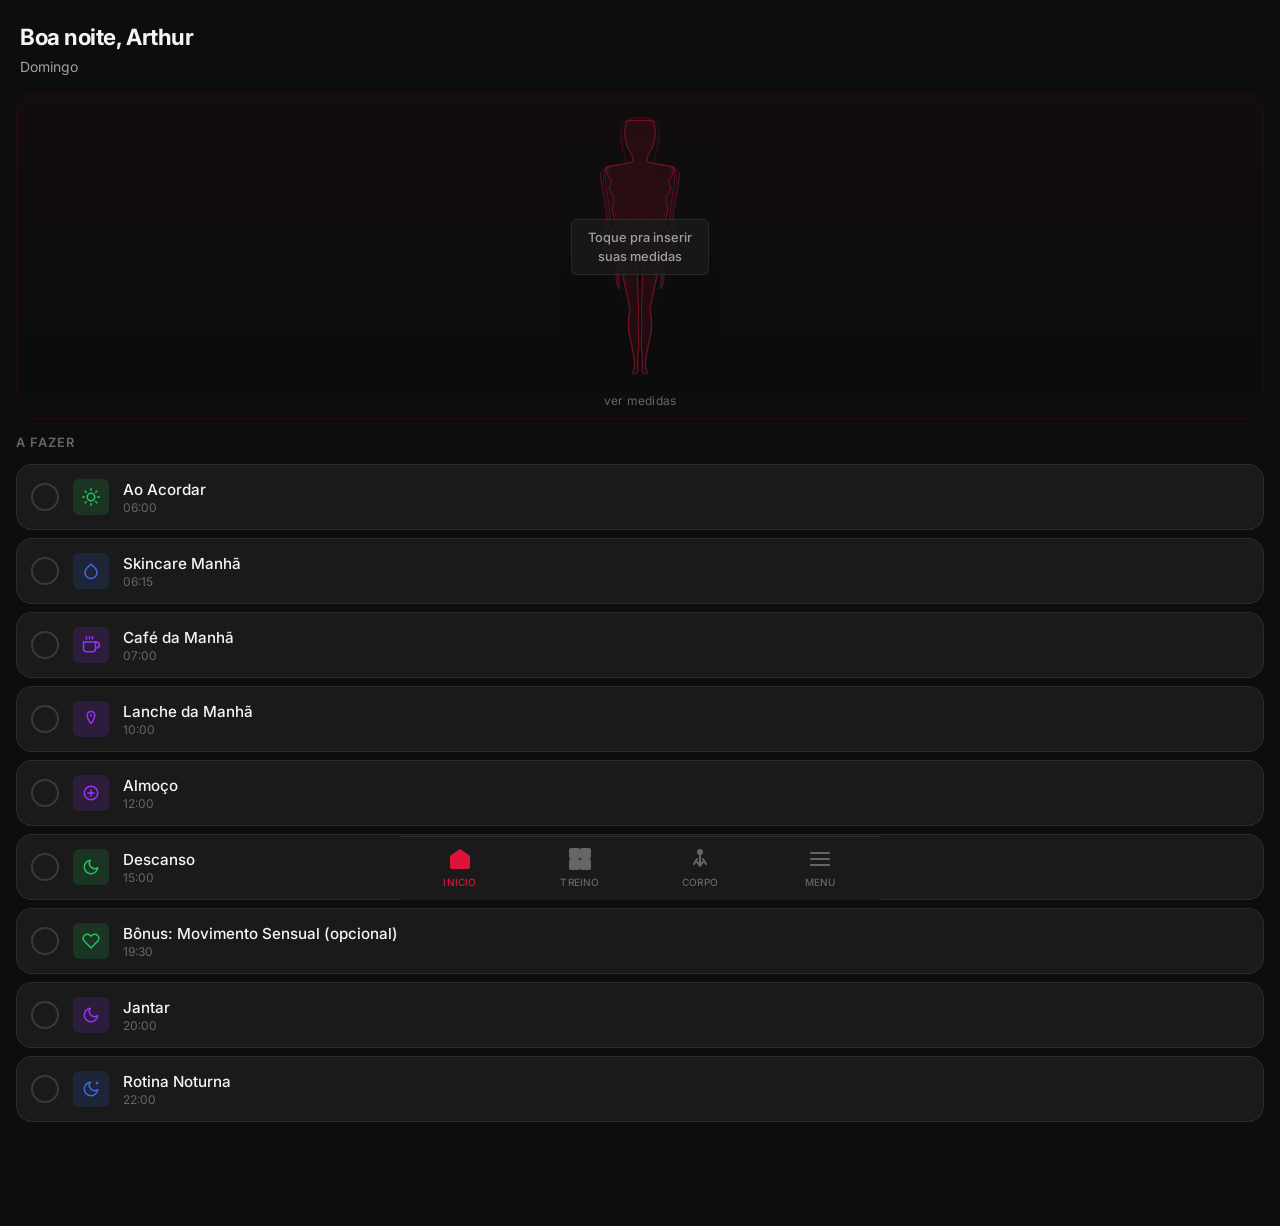
==== commit 3cc8153c: "feat: silhueta SVG do corpo com medidas + meta de fase na home Co-Authored-By: Claude Opus 4.6 (1M c" ====
--- a/v2.html
+++ b/v2.html
@@ -16,6 +16,8 @@
   <link rel="stylesheet" href="css/home.css">
   <link rel="stylesheet" href="css/workout.css">
   <link rel="stylesheet" href="css/body.css">
+  <link rel="stylesheet" href="css/nutrition.css">
+  <link rel="stylesheet" href="css/care.css">
 </head>
 <body>
 
@@ -25,6 +27,8 @@
       <h1 id="home-greeting"></h1>
       <p id="home-day" class="text-muted"></p>
     </header>
+
+    <div id="silhouette-mount"></div>
 
     <section id="todo-list" class="task-section">
       <h2>A fazer</h2>
@@ -136,13 +140,19 @@
   <script src="data/schedule.js"></script>
   <script src="data/exercises.js"></script>
   <script src="data/warmup-cooldown.js"></script>
+  <script src="data/meals.js"></script>
+  <script src="data/skincare.js"></script>
+  <script src="data/hair.js"></script>
   <script src="data/style.js"></script>
   <script src="js/storage.js"></script>
   <script src="js/utils.js"></script>
   <script src="js/router.js"></script>
   <script src="js/timer.js"></script>
+  <script src="js/silhouette.js"></script>
   <script src="js/home.js"></script>
   <script src="js/workout.js"></script>
+  <script src="js/nutrition.js"></script>
+  <script src="js/care.js"></script>
   <script src="js/body.js"></script>
   <script src="js/phase.js"></script>
   <script src="js/style.js"></script>
--- a/css/components.css
+++ b/css/components.css
@@ -354,19 +354,35 @@
 }
 
 .modal {
+  position: fixed;
+  top: 0;
+  left: 0;
+  right: 0;
+  bottom: 0;
+  z-index: 250;
+  display: flex;
+  align-items: flex-end;
+  justify-content: center;
+}
+
+.modal__backdrop {
+  position: absolute;
+  top: 0;
+  left: 0;
+  right: 0;
+  bottom: 0;
+  background: rgba(0, 0, 0, 0.7);
+}
+
+.modal__content {
+  position: relative;
   background: var(--bg-card);
-  border-radius: var(--radius-xl) var(--radius-xl) 0 0;
-  padding: var(--space-6);
+  border-radius: 16px 16px 0 0;
   width: 100%;
-  max-width: var(--max-width);
-  max-height: 90vh;
+  max-height: 85vh;
   overflow-y: auto;
-  box-shadow: var(--shadow-xl);
-}
-
-.modal--center {
-  border-radius: var(--radius-xl);
-  max-height: 85vh;
+  padding: 8px 0;
+  z-index: 1;
 }
 
 /* ---- Checklist Item ---- */
--- a/css/home.css
+++ b/css/home.css
@@ -175,3 +175,106 @@
   font-size: var(--text-sm);
   padding: var(--space-4) 0;
 }
+
+/* =============================================
+   Silhouette Widget
+   ============================================= */
+
+.silhouette-container {
+  display: flex;
+  flex-direction: column;
+  align-items: center;
+  padding: 12px 0 8px;
+  margin: 0 var(--space-4) var(--space-4);
+  cursor: pointer;
+  -webkit-tap-highlight-color: transparent;
+  user-select: none;
+  border-radius: var(--radius-lg);
+  background: linear-gradient(
+    180deg,
+    rgba(220, 20, 60, 0.03) 0%,
+    rgba(220, 20, 60, 0.01) 50%,
+    transparent 100%
+  );
+  border: 1px solid rgba(220, 20, 60, 0.08);
+  transition: background-color var(--transition-fast),
+              transform var(--transition-fast);
+}
+
+.silhouette-container:active {
+  transform: scale(0.98);
+  background: rgba(220, 20, 60, 0.05);
+}
+
+.silhouette-wrap {
+  position: relative;
+  display: flex;
+  align-items: center;
+  justify-content: center;
+}
+
+.silhouette-svg {
+  width: 160px;
+  height: 280px;
+}
+
+.silhouette-overlay {
+  position: absolute;
+  inset: 0;
+  display: flex;
+  align-items: center;
+  justify-content: center;
+  background: rgba(13, 13, 13, 0.4);
+  border-radius: var(--radius-md);
+}
+
+.silhouette-overlay__text {
+  font-size: 0.8rem;
+  font-weight: 500;
+  color: var(--text-secondary);
+  text-align: center;
+  line-height: 1.5;
+  padding: 8px 16px;
+  background: rgba(26, 26, 26, 0.85);
+  border-radius: var(--radius-sm);
+  border: 1px solid var(--border-color);
+}
+
+.silhouette-legend {
+  display: flex;
+  gap: 16px;
+  margin-top: 6px;
+  font-size: 0.7rem;
+  color: var(--text-muted);
+}
+
+.silhouette-legend__item {
+  display: flex;
+  align-items: center;
+  gap: 6px;
+}
+
+.silhouette-legend__swatch {
+  display: inline-block;
+  width: 16px;
+  height: 3px;
+  border-radius: 2px;
+}
+
+.silhouette-legend__swatch--current {
+  background: #DC143C;
+}
+
+.silhouette-legend__swatch--target {
+  background: transparent;
+  border-top: 1px dashed rgba(255, 255, 255, 0.4);
+  height: 0;
+  width: 16px;
+}
+
+.silhouette-link {
+  font-size: 0.75rem;
+  color: var(--text-muted);
+  margin-top: 4px;
+  letter-spacing: 0.02em;
+}
--- a/css/nutrition.css
+++ b/css/nutrition.css
@@ -0,0 +1,308 @@
+/* =============================================
+   NUTRITION.CSS — Meal Detail + Shopping List
+   ============================================= */
+
+/* ---- Meal Detail container ---- */
+.meal-detail {
+  padding: var(--space-4) var(--space-5) var(--space-8);
+}
+
+/* ---- Option pills row ---- */
+.meal-options {
+  display: flex;
+  flex-direction: row;
+  gap: var(--space-2);
+  overflow-x: auto;
+  -webkit-overflow-scrolling: touch;
+  padding-bottom: var(--space-1);
+  margin-bottom: var(--space-5);
+  /* Hide scrollbar but keep scrollability */
+  scrollbar-width: none;
+}
+
+.meal-options::-webkit-scrollbar {
+  display: none;
+}
+
+.meal-option-btn {
+  display: inline-flex;
+  align-items: center;
+  justify-content: center;
+  flex-shrink: 0;
+  padding: var(--space-2) var(--space-4);
+  border-radius: var(--radius-xl);
+  border: 1px solid var(--border-color-mild);
+  background: var(--bg-elevated);
+  color: var(--text-secondary);
+  font-size: var(--text-xs);
+  font-weight: 500;
+  line-height: 1.3;
+  white-space: nowrap;
+  cursor: pointer;
+  transition: background var(--transition-fast),
+              color var(--transition-fast),
+              border-color var(--transition-fast),
+              transform var(--transition-fast);
+  -webkit-tap-highlight-color: transparent;
+  user-select: none;
+}
+
+.meal-option-btn:active {
+  transform: scale(0.95);
+}
+
+.meal-option-btn--active {
+  background: var(--color-nutricao);
+  border-color: var(--color-nutricao);
+  color: #fff;
+  font-weight: 600;
+}
+
+/* ---- Prep time ---- */
+.meal-prep-time {
+  display: flex;
+  align-items: center;
+  font-size: var(--text-xs);
+  font-weight: 500;
+  color: var(--color-nutricao);
+  margin-bottom: var(--space-5);
+  letter-spacing: 0.01em;
+}
+
+/* ---- Content section wrapper ---- */
+.meal-section {
+  margin-bottom: var(--space-6);
+}
+
+.meal-section__title {
+  font-size: 0.65rem;
+  font-weight: 700;
+  text-transform: uppercase;
+  letter-spacing: 0.1em;
+  color: var(--text-muted);
+  margin-bottom: var(--space-3);
+}
+
+/* ---- Ingredient list ---- */
+.meal-section ul {
+  list-style: none;
+}
+
+.meal-ingredient {
+  padding: var(--space-3) 0;
+  border-bottom: 1px solid var(--border-color);
+  font-size: var(--text-sm);
+  color: var(--text-secondary);
+  line-height: 1.45;
+}
+
+.meal-ingredient:last-child {
+  border-bottom: none;
+}
+
+/* ---- Step list ---- */
+.meal-section ol {
+  list-style: none;
+  display: flex;
+  flex-direction: column;
+  gap: var(--space-4);
+}
+
+.meal-step {
+  display: flex;
+  flex-direction: row;
+  align-items: flex-start;
+  gap: 10px;
+}
+
+.meal-step__num {
+  flex-shrink: 0;
+  width: 24px;
+  height: 24px;
+  border-radius: 50%;
+  background: var(--color-nutricao);
+  color: #fff;
+  font-size: var(--text-xs);
+  font-weight: 700;
+  display: flex;
+  align-items: center;
+  justify-content: center;
+  margin-top: 1px;
+  line-height: 1;
+}
+
+.meal-step__text {
+  flex: 1;
+  font-size: var(--text-sm);
+  color: var(--text-secondary);
+  line-height: 1.6;
+}
+
+/* ---- Supplements box ---- */
+.meal-supplements {
+  background: var(--color-nutricao-muted);
+  border: 1px solid rgba(155, 48, 255, 0.25);
+  border-radius: var(--radius-md);
+  padding: var(--space-4);
+  margin-top: var(--space-2);
+}
+
+.meal-supplements__label {
+  display: flex;
+  align-items: center;
+  font-size: var(--text-xs);
+  font-weight: 700;
+  text-transform: uppercase;
+  letter-spacing: 0.08em;
+  color: var(--color-nutricao);
+  margin-bottom: var(--space-3);
+}
+
+.meal-supplements ul {
+  list-style: none;
+  display: flex;
+  flex-direction: column;
+  gap: var(--space-2);
+}
+
+.meal-supplements__item {
+  font-size: var(--text-xs);
+  color: var(--text-secondary);
+  line-height: 1.45;
+  padding-left: var(--space-3);
+  position: relative;
+}
+
+.meal-supplements__item::before {
+  content: '';
+  position: absolute;
+  left: 0;
+  top: 7px;
+  width: 5px;
+  height: 5px;
+  border-radius: 50%;
+  background: var(--color-nutricao);
+  opacity: 0.7;
+}
+
+/* ============================================= */
+/* ---- Shopping List ---- */
+/* ============================================= */
+
+.shopping-list {
+  padding: var(--space-4) var(--space-5) var(--space-8);
+}
+
+/* ---- Header with count badge ---- */
+.shopping-header {
+  display: flex;
+  align-items: center;
+  justify-content: space-between;
+  margin-bottom: var(--space-5);
+}
+
+.shopping-header__label {
+  font-size: var(--text-lg);
+  font-weight: 700;
+  color: var(--text-primary);
+}
+
+.shopping-header__badge {
+  background: var(--color-nutricao-muted);
+  color: var(--color-nutricao);
+  font-size: var(--text-xs);
+  font-weight: 700;
+  padding: 3px 10px;
+  border-radius: 999px;
+  letter-spacing: 0.04em;
+}
+
+/* ---- Section block ---- */
+.shopping-section {
+  margin-bottom: var(--space-6);
+}
+
+.shopping-section__title {
+  font-size: 0.65rem;
+  font-weight: 700;
+  text-transform: uppercase;
+  letter-spacing: 0.1em;
+  color: var(--color-nutricao);
+  margin-bottom: var(--space-3);
+}
+
+/* ---- Shopping item row ---- */
+.shopping-item {
+  display: flex;
+  flex-direction: row;
+  align-items: center;
+  gap: var(--space-3);
+  background: var(--bg-card);
+  border: 1px solid var(--border-color);
+  border-radius: var(--radius-md);
+  padding: var(--space-3) var(--space-4);
+  margin-bottom: 6px;
+  cursor: pointer;
+  -webkit-tap-highlight-color: transparent;
+  user-select: none;
+  transition: background var(--transition-fast),
+              opacity var(--transition-fast);
+}
+
+.shopping-item:active {
+  background: var(--bg-elevated);
+}
+
+.shopping-item:last-child {
+  margin-bottom: 0;
+}
+
+/* ---- Checkbox ---- */
+.shopping-item__check {
+  flex-shrink: 0;
+  width: 22px;
+  height: 22px;
+  border-radius: var(--radius-sm);
+  border: 2px solid var(--border-color-mild);
+  background: transparent;
+  display: flex;
+  align-items: center;
+  justify-content: center;
+  transition: background var(--transition-fast),
+              border-color var(--transition-fast);
+  color: #fff;
+}
+
+.shopping-item__check--done {
+  background: var(--color-success);
+  border-color: var(--color-success);
+}
+
+/* ---- Name ---- */
+.shopping-item__name {
+  flex: 1;
+  font-size: var(--text-sm);
+  color: var(--text-primary);
+  line-height: 1.4;
+  min-width: 0;
+}
+
+/* ---- Qty ---- */
+.shopping-item__qty {
+  flex-shrink: 0;
+  font-size: var(--text-xs);
+  color: var(--text-muted);
+  text-align: right;
+  max-width: 120px;
+  line-height: 1.3;
+}
+
+/* ---- Done state ---- */
+.shopping-item--done {
+  opacity: 0.6;
+}
+
+.shopping-item--done .shopping-item__name {
+  color: var(--text-muted);
+  text-decoration: line-through;
+}
--- a/css/care.css
+++ b/css/care.css
@@ -0,0 +1,174 @@
+/* =============================================
+   CARE.CSS — Skincare & Hair Care Step-by-Step
+   ============================================= */
+
+/* ---- Flashcard Step Container ---- */
+.care-step {
+  padding: 20px;
+}
+
+/* ---- Counter ---- */
+.care-step__counter {
+  font-size: 0.8rem;
+  color: var(--text-muted);
+  margin-bottom: 10px;
+  font-weight: 500;
+  letter-spacing: 0.02em;
+  text-transform: uppercase;
+}
+
+/* ---- Step Name ---- */
+.care-step__name {
+  font-size: 1.3rem;
+  font-weight: 700;
+  color: var(--color-skincare);
+  margin-bottom: 14px;
+  line-height: 1.3;
+}
+
+/* Hair variant — purple */
+.care-step__name--hair {
+  color: var(--color-corpo);
+}
+
+/* ---- Product ---- */
+.care-step__product {
+  background: rgba(65, 105, 225, 0.08);
+  border: 1px solid rgba(65, 105, 225, 0.18);
+  border-radius: var(--radius-sm);
+  font-size: 0.9rem;
+  color: var(--text-primary);
+  padding: 8px 12px;
+  margin-bottom: 6px;
+  line-height: 1.4;
+}
+
+/* Hair variant */
+.care-step__product--hair {
+  background: rgba(106, 90, 205, 0.08);
+  border-color: rgba(106, 90, 205, 0.18);
+}
+
+/* ---- Amount ---- */
+.care-step__amount {
+  font-size: 0.85rem;
+  color: var(--text-secondary);
+  margin-bottom: 12px;
+  font-style: italic;
+}
+
+/* ---- How-to Text ---- */
+.care-step__howto {
+  font-size: 0.95rem;
+  line-height: 1.6;
+  color: var(--text-primary);
+  margin-bottom: 14px;
+}
+
+/* ---- Wait Time Warning ---- */
+.care-step__wait {
+  background: var(--color-warning-muted);
+  border-left: 3px solid var(--color-warning);
+  border-radius: var(--radius-sm);
+  color: var(--color-warning);
+  font-size: 0.8rem;
+  font-weight: 500;
+  padding: 8px 12px;
+  margin-bottom: 12px;
+  line-height: 1.4;
+}
+
+/* ---- Tip Box ---- */
+.care-step__tip {
+  background: rgba(65, 105, 225, 0.07);
+  border-left: 3px solid var(--color-skincare);
+  border-radius: var(--radius-sm);
+  color: var(--color-skincare);
+  font-size: 0.85rem;
+  padding: 8px 12px;
+  margin-bottom: 16px;
+  line-height: 1.5;
+}
+
+/* Hair tip — purple */
+.care-step__tip--hair {
+  background: rgba(106, 90, 205, 0.07);
+  border-left-color: var(--color-corpo);
+  color: var(--color-corpo);
+}
+
+/* ---- Navigation ---- */
+.care-nav {
+  display: flex;
+  gap: 12px;
+  margin-top: 4px;
+}
+
+.care-nav .btn {
+  flex: 1;
+}
+
+/* ── Body Care (scrollable list) ─────────────────────────── */
+
+/* ---- Section Wrapper ---- */
+.body-care-section {
+  margin-bottom: 24px;
+  padding-bottom: 20px;
+  border-bottom: 1px solid var(--border-color);
+}
+
+.body-care-section:last-child {
+  border-bottom: none;
+  margin-bottom: 0;
+}
+
+/* ---- Section Title ---- */
+.body-care-section__title {
+  font-size: 1.1rem;
+  font-weight: 600;
+  color: var(--text-primary);
+  margin-bottom: 4px;
+}
+
+/* ---- Frequency Badge ---- */
+.body-care-section__freq {
+  font-size: 0.8rem;
+  color: var(--color-skincare);
+  font-weight: 500;
+  margin-bottom: 10px;
+}
+
+/* ---- Daily Habit / List Item ---- */
+.body-care-item {
+  padding: 8px 0;
+  font-size: 0.9rem;
+  color: var(--text-secondary);
+  border-bottom: 1px solid var(--border-color);
+  line-height: 1.4;
+}
+
+.body-care-item:last-child {
+  border-bottom: none;
+}
+
+/* ---- Warning Box ---- */
+.body-care-warning {
+  background: var(--color-danger-muted);
+  border-left: 3px solid var(--color-danger);
+  border-radius: var(--radius-sm);
+  color: var(--color-danger);
+  font-size: 0.85rem;
+  line-height: 1.4;
+  padding: 10px 14px;
+}
+
+.body-care-warning p:last-child {
+  margin-bottom: 0;
+}
+
+/* ---- Timeline ---- */
+.body-care-timeline {
+  font-size: 0.85rem;
+  color: var(--color-success);
+  font-weight: 500;
+}
